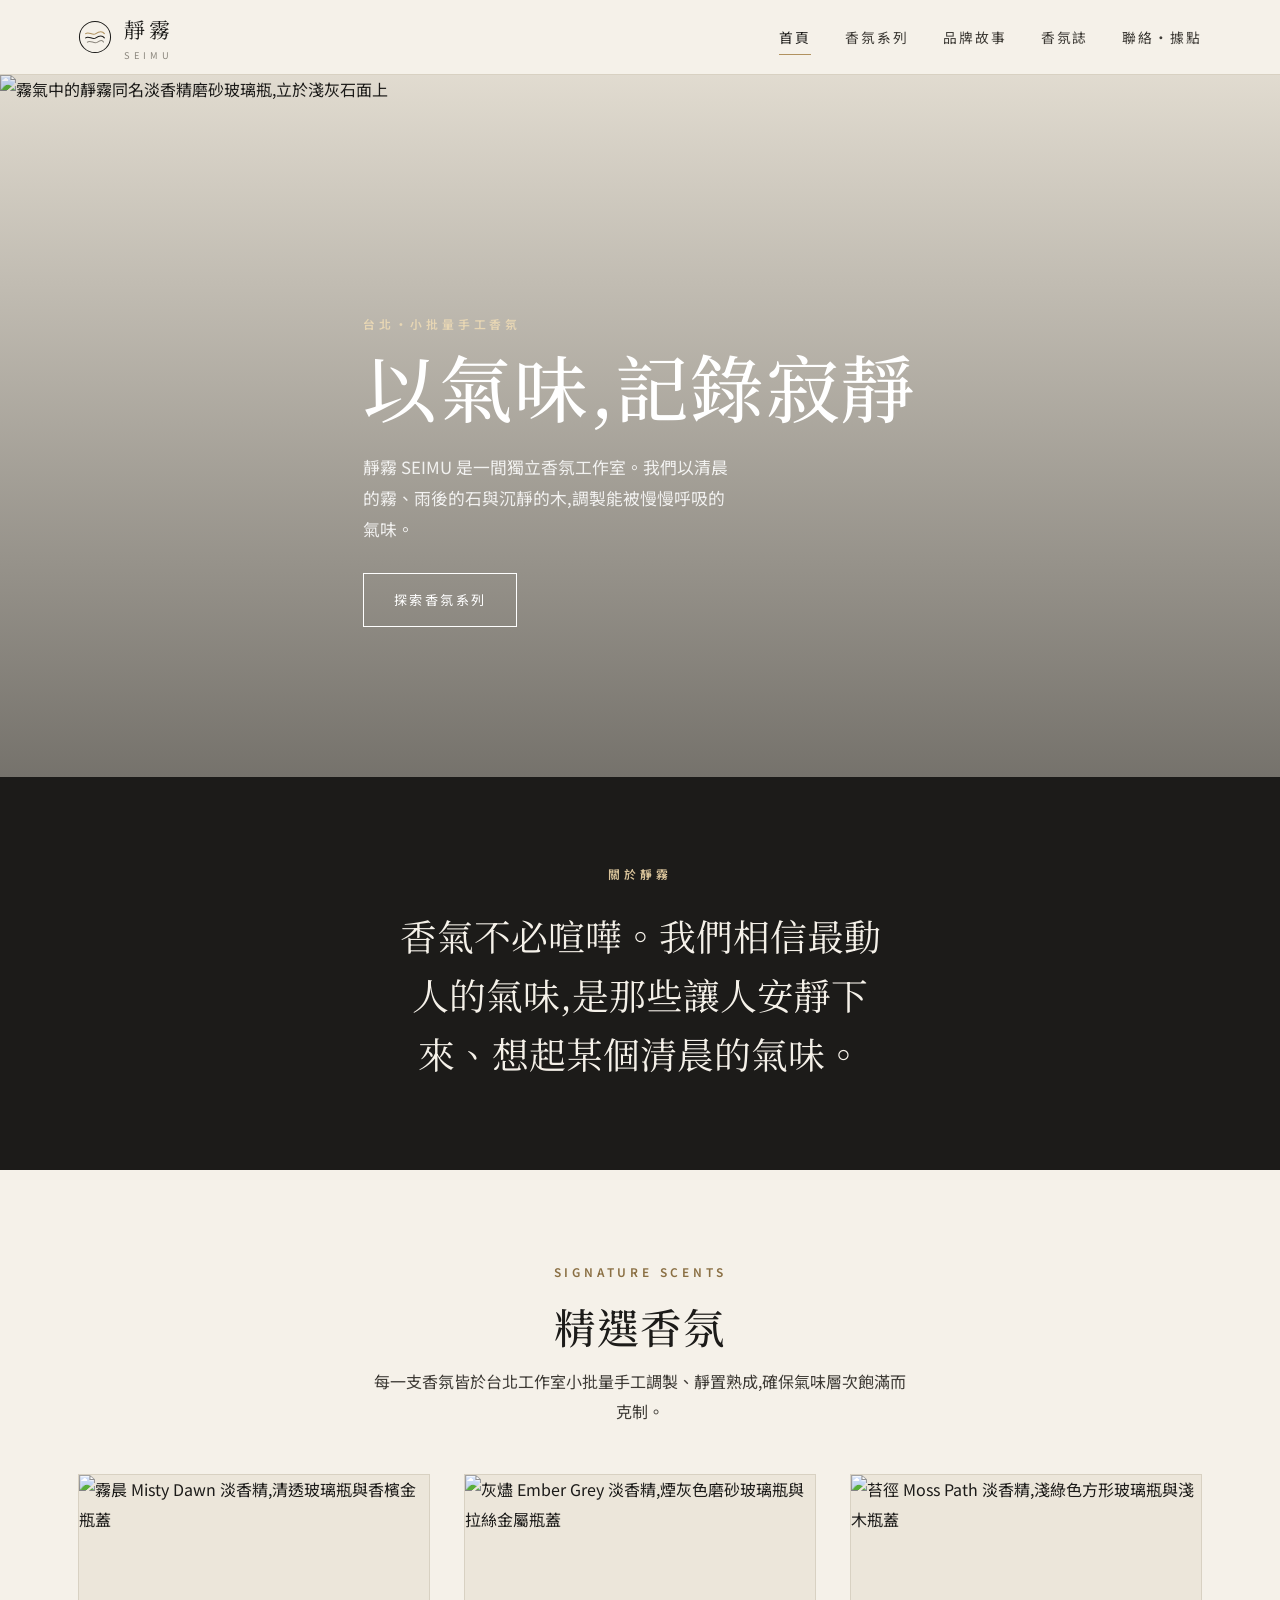
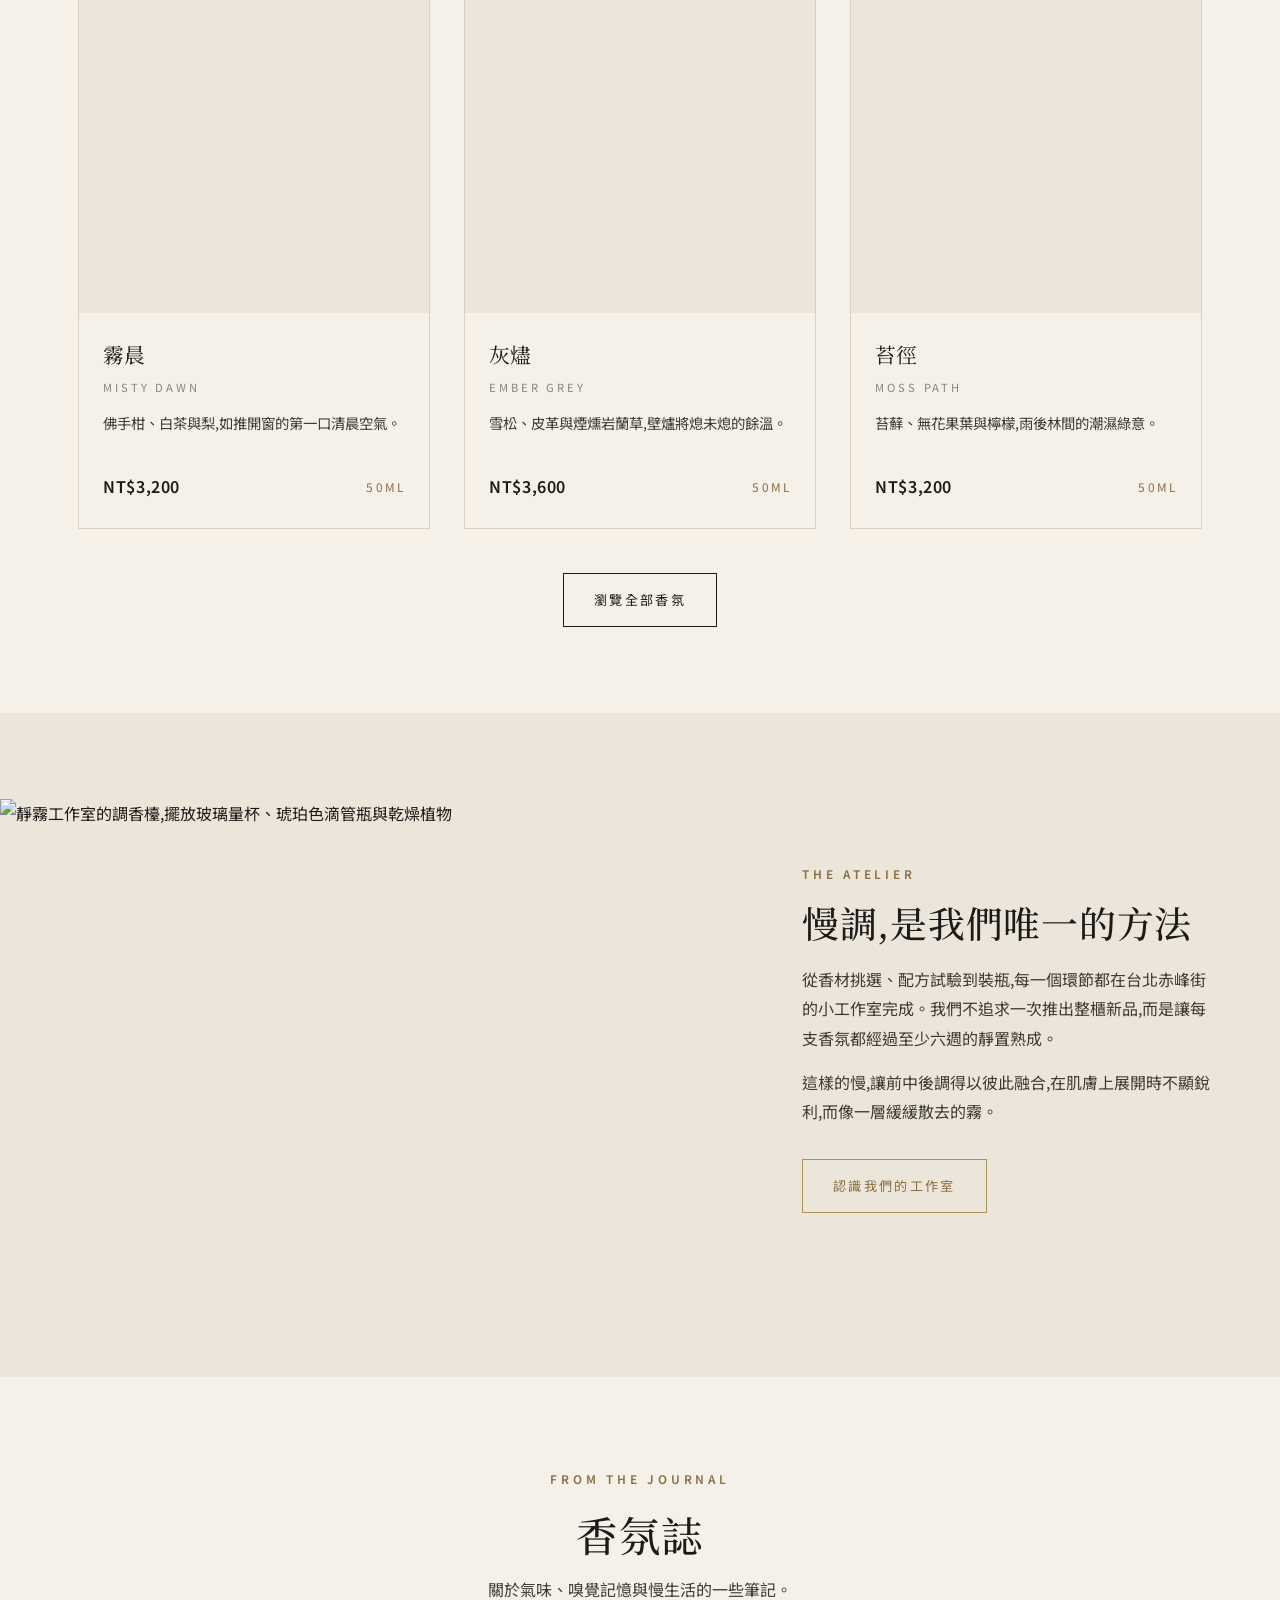
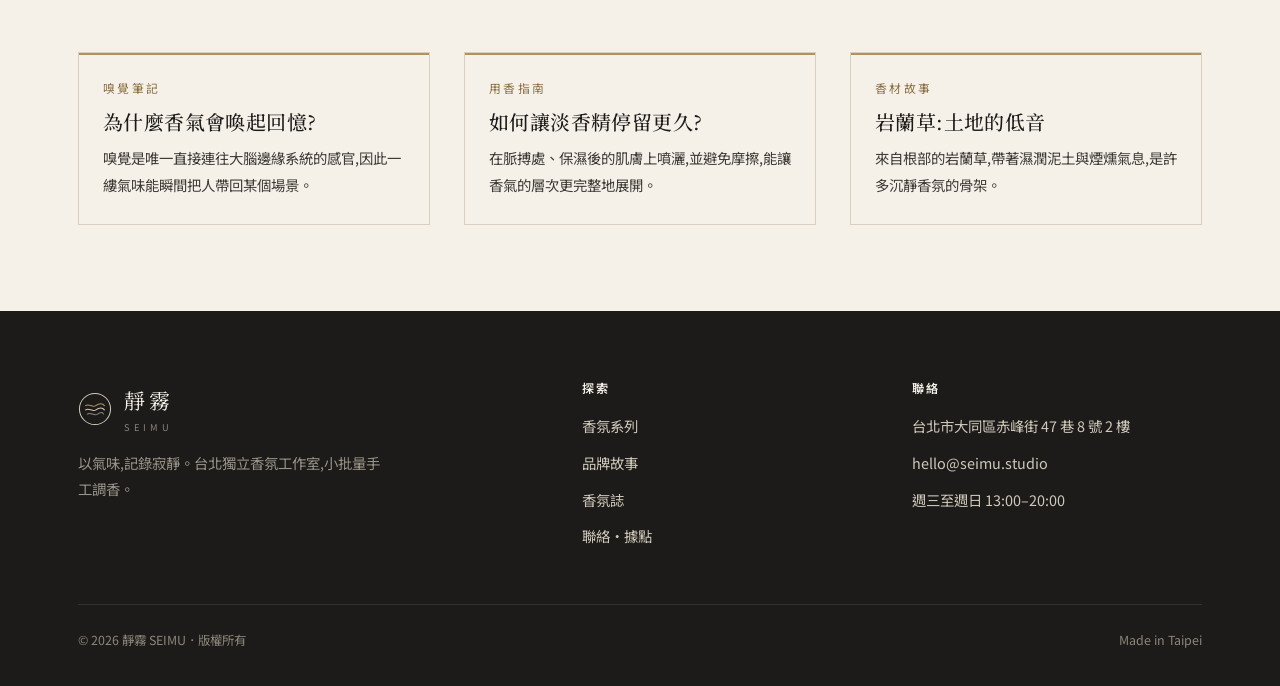
==== index.html @ 207d5b89 "靜霧 SEIMU — initial site (preview)" ====
<!DOCTYPE html>
<html lang="zh-Hant">
<head>
<meta charset="UTF-8">
<meta name="viewport" content="width=device-width, initial-scale=1">
<title>靜霧 SEIMU｜小批量手工香氛・台北獨立香氛工作室</title>
<meta name="description" content="靜霧 SEIMU 是一間台北的獨立香氛工作室,以小批量手工調製淡香精,捕捉清晨霧氣、雪松與濕石的安靜氣味。探索同名香水、香氛系列與探索體驗組。">
<meta name="keywords" content="香氛,香水,淡香精,手工香氛,獨立香氛,小眾香水,台北香氛,niche fragrance,靜霧,SEIMU,香氛工作室">
<link rel="canonical" href="https://izzo24.github.io/seimu-fragrance/">
<meta name="robots" content="index,follow">
<meta property="og:type" content="website">
<meta property="og:site_name" content="靜霧 SEIMU">
<meta property="og:title" content="靜霧 SEIMU｜小批量手工香氛工作室">
<meta property="og:description" content="以氣味記錄寂靜。台北獨立香氛工作室,小批量手工調香。">
<meta property="og:url" content="https://izzo24.github.io/seimu-fragrance/">
<meta property="og:image" content="https://izzo24.github.io/seimu-fragrance/images/hero.webp">
<meta property="og:locale" content="zh_TW">
<meta name="twitter:card" content="summary_large_image">
<link rel="icon" href="./favicon.svg" type="image/svg+xml">
<link rel="preconnect" href="https://fonts.googleapis.com">
<link rel="preconnect" href="https://fonts.gstatic.com" crossorigin>
<link href="https://fonts.googleapis.com/css2?family=Noto+Sans+TC:wght@300;400;500;600&family=Noto+Serif+TC:wght@400;500;600&display=swap" rel="stylesheet">
<link rel="stylesheet" href="./assets/style.css">
<script type="application/ld+json">
{"@context":"https://schema.org","@type":"Organization","name":"靜霧 SEIMU","alternateName":"SEIMU Fragrance Atelier","url":"https://izzo24.github.io/seimu-fragrance/","logo":"https://izzo24.github.io/seimu-fragrance/favicon.svg","description":"台北獨立香氛工作室,小批量手工調製淡香精。","slogan":"以氣味,記錄寂靜","address":{"@type":"PostalAddress","streetAddress":"大同區赤峰街 47 巷 8 號 2 樓","addressLocality":"台北市","addressCountry":"TW"},"sameAs":["https://www.instagram.com/","https://www.facebook.com/"]}
</script>
<script type="application/ld+json">
{"@context":"https://schema.org","@type":"WebSite","name":"靜霧 SEIMU","url":"https://izzo24.github.io/seimu-fragrance/","inLanguage":"zh-Hant","potentialAction":{"@type":"SearchAction","target":"https://izzo24.github.io/seimu-fragrance/shop.html","query-input":"required name=search_term_string"}}
</script>
</head>
<body>
<header class="site-header">
  <div class="wrap nav">
    <a class="brand" href="./index.html" aria-label="靜霧 SEIMU 首頁">
      <svg viewBox="0 0 40 40" fill="none" aria-hidden="true" focusable="false"><circle cx="20" cy="20" r="18.3" stroke="#1c1b19" stroke-width="1.2"/><path d="M9 16 C13 13,17 19,21 16 S29 13,31 16" stroke="#b1925f" stroke-width="1.3" stroke-linecap="round"/><path d="M9 21 C13 18,17 24,21 21 S29 18,31 21" stroke="#1c1b19" stroke-width="1.3" stroke-linecap="round"/><path d="M11 26 C15 23,19 29,23 26 S29 24,30 26" stroke="#8a857c" stroke-width="1.2" stroke-linecap="round"/></svg>
      <span class="bn">靜霧<small>SEIMU</small></span>
    </a>
    <nav aria-label="主選單">
      <button class="nav-toggle" aria-label="開啟選單" aria-expanded="false" aria-controls="menu"><span></span><span></span><span></span></button>
      <ul class="menu" id="menu">
        <li><a href="./index.html" aria-current="page">首頁</a></li>
        <li><a href="./shop.html">香氛系列</a></li>
        <li><a href="./story.html">品牌故事</a></li>
        <li><a href="./journal.html">香氛誌</a></li>
        <li><a href="./contact.html">聯絡・據點</a></li>
      </ul>
    </nav>
  </div>
</header>

<main>
  <section class="hero" aria-label="品牌主視覺">
    <img src="./images/hero.webp" alt="霧氣中的靜霧同名淡香精磨砂玻璃瓶,立於淺灰石面上" width="1280" height="720">
    <div class="wrap">
      <span class="eyebrow">台北・小批量手工香氛</span>
      <h1>以氣味,記錄寂靜</h1>
      <p>靜霧 SEIMU 是一間獨立香氛工作室。我們以清晨的霧、雨後的石與沉靜的木,調製能被慢慢呼吸的氣味。</p>
      <p style="margin-top:28px"><a class="btn light" href="./shop.html">探索香氛系列</a></p>
    </div>
  </section>

  <section class="statement">
    <div class="wrap">
      <span class="eyebrow">關於靜霧</span>
      <p class="big">香氣不必喧嘩。我們相信最動人的氣味,是那些讓人安靜下來、想起某個清晨的氣味。</p>
    </div>
  </section>

  <section>
    <div class="wrap">
      <div class="section-head center">
        <span class="eyebrow">Signature Scents</span>
        <h2>精選香氛</h2>
        <p>每一支香氛皆於台北工作室小批量手工調製、靜置熟成,確保氣味層次飽滿而克制。</p>
      </div>
      <div class="grid cols-3">
        <article class="card">
          <a href="./shop.html" aria-label="霧晨 Misty Dawn">
            <div class="ph"><img src="./images/product-misty.webp" alt="霧晨 Misty Dawn 淡香精,清透玻璃瓶與香檳金瓶蓋" width="640" height="800"></div>
            <div class="body">
              <div class="cn">霧晨</div>
              <div class="en">Misty Dawn</div>
              <p class="notes">佛手柑、白茶與梨,如推開窗的第一口清晨空氣。</p>
              <div class="price"><b>NT$3,200</b><span>50ml</span></div>
            </div>
          </a>
        </article>
        <article class="card">
          <a href="./shop.html" aria-label="灰燼 Ember Grey">
            <div class="ph"><img src="./images/product-ember.webp" alt="灰燼 Ember Grey 淡香精,煙灰色磨砂玻璃瓶與拉絲金屬瓶蓋" width="640" height="800"></div>
            <div class="body">
              <div class="cn">灰燼</div>
              <div class="en">Ember Grey</div>
              <p class="notes">雪松、皮革與煙燻岩蘭草,壁爐將熄未熄的餘溫。</p>
              <div class="price"><b>NT$3,600</b><span>50ml</span></div>
            </div>
          </a>
        </article>
        <article class="card">
          <a href="./shop.html" aria-label="苔徑 Moss Path">
            <div class="ph"><img src="./images/product-moss.webp" alt="苔徑 Moss Path 淡香精,淺綠色方形玻璃瓶與淺木瓶蓋" width="640" height="800"></div>
            <div class="body">
              <div class="cn">苔徑</div>
              <div class="en">Moss Path</div>
              <p class="notes">苔蘚、無花果葉與檸檬,雨後林間的潮濕綠意。</p>
              <div class="price"><b>NT$3,200</b><span>50ml</span></div>
            </div>
          </a>
        </article>
      </div>
      <p class="center" style="margin-top:44px"><a class="btn" href="./shop.html">瀏覽全部香氛</a></p>
    </div>
  </section>

  <section class="split alt" aria-label="製香理念">
    <div class="media"><img src="./images/atelier.webp" alt="靜霧工作室的調香檯,擺放玻璃量杯、琥珀色滴管瓶與乾燥植物" width="900" height="600"></div>
    <div class="text">
      <span class="eyebrow">The Atelier</span>
      <h2>慢調,是我們唯一的方法</h2>
      <p>從香材挑選、配方試驗到裝瓶,每一個環節都在台北赤峰街的小工作室完成。我們不追求一次推出整櫃新品,而是讓每支香氛都經過至少六週的靜置熟成。</p>
      <p>這樣的慢,讓前中後調得以彼此融合,在肌膚上展開時不顯銳利,而像一層緩緩散去的霧。</p>
      <p style="margin-top:18px"><a class="btn gold" href="./story.html">認識我們的工作室</a></p>
    </div>
  </section>

  <section>
    <div class="wrap">
      <div class="section-head center">
        <span class="eyebrow">From the Journal</span>
        <h2>香氛誌</h2>
        <p>關於氣味、嗅覺記憶與慢生活的一些筆記。</p>
      </div>
      <div class="grid cols-3">
        <article class="card">
          <a href="./journal.html">
            <div class="body" style="border-top:2px solid var(--gold)">
              <div class="meta" style="font-size:.74rem;letter-spacing:.2em;text-transform:uppercase;color:var(--gold-deep)">嗅覺筆記</div>
              <h3 style="font-size:1.25rem;margin:10px 0">為什麼香氣會喚起回憶?</h3>
              <p class="notes">嗅覺是唯一直接連往大腦邊緣系統的感官,因此一縷氣味能瞬間把人帶回某個場景。</p>
            </div>
          </a>
        </article>
        <article class="card">
          <a href="./journal.html">
            <div class="body" style="border-top:2px solid var(--gold)">
              <div class="meta" style="font-size:.74rem;letter-spacing:.2em;text-transform:uppercase;color:var(--gold-deep)">用香指南</div>
              <h3 style="font-size:1.25rem;margin:10px 0">如何讓淡香精停留更久?</h3>
              <p class="notes">在脈搏處、保濕後的肌膚上噴灑,並避免摩擦,能讓香氣的層次更完整地展開。</p>
            </div>
          </a>
        </article>
        <article class="card">
          <a href="./journal.html">
            <div class="body" style="border-top:2px solid var(--gold)">
              <div class="meta" style="font-size:.74rem;letter-spacing:.2em;text-transform:uppercase;color:var(--gold-deep)">香材故事</div>
              <h3 style="font-size:1.25rem;margin:10px 0">岩蘭草:土地的低音</h3>
              <p class="notes">來自根部的岩蘭草,帶著濕潤泥土與煙燻氣息,是許多沉靜香氛的骨架。</p>
            </div>
          </a>
        </article>
      </div>
    </div>
  </section>
</main>

<footer class="site-footer">
  <div class="wrap">
    <div class="foot-grid">
      <div>
        <a class="brand" href="./index.html" aria-label="靜霧 SEIMU">
          <svg viewBox="0 0 40 40" fill="none" aria-hidden="true" focusable="false"><circle cx="20" cy="20" r="18.3" stroke="#cfc8ba" stroke-width="1.2"/><path d="M9 16 C13 13,17 19,21 16 S29 13,31 16" stroke="#b1925f" stroke-width="1.3" stroke-linecap="round"/><path d="M9 21 C13 18,17 24,21 21 S29 18,31 21" stroke="#cfc8ba" stroke-width="1.3" stroke-linecap="round"/><path d="M11 26 C15 23,19 29,23 26 S29 24,30 26" stroke="#8a857c" stroke-width="1.2" stroke-linecap="round"/></svg>
          <span class="bn">靜霧<small>SEIMU</small></span>
        </a>
        <p class="foot-note">以氣味,記錄寂靜。台北獨立香氛工作室,小批量手工調香。</p>
      </div>
      <div>
        <h4>探索</h4>
        <ul>
          <li><a href="./shop.html">香氛系列</a></li>
          <li><a href="./story.html">品牌故事</a></li>
          <li><a href="./journal.html">香氛誌</a></li>
          <li><a href="./contact.html">聯絡・據點</a></li>
        </ul>
      </div>
      <div>
        <h4>聯絡</h4>
        <ul>
          <li>台北市大同區赤峰街 47 巷 8 號 2 樓</li>
          <li>hello@seimu.studio</li>
          <li>週三至週日 13:00–20:00</li>
        </ul>
      </div>
    </div>
    <div class="foot-bottom">
      <span>© <span id="year">2026</span> 靜霧 SEIMU．版權所有</span>
      <span>Made in Taipei</span>
    </div>
  </div>
</footer>
<script src="./assets/main.js"></script>
</body>
</html>
---- assets/style.css ----
/* 靜霧 SEIMU — minimalist luxe fragrance house */
:root{
  --ink:#1c1b19;
  --ink-soft:#3d3a35;
  --paper:#f5f1e9;
  --paper-2:#ece6da;
  --gold:#b1925f;
  --gold-deep:#8a6f43;
  --grey:#8a857c;
  --line:#d8d1c2;
  --maxw:1180px;
  --serif:"Noto Serif TC",Georgia,"Songti TC",serif;
  --sans:"Noto Sans TC","Helvetica Neue",Arial,sans-serif;
}
*{box-sizing:border-box;margin:0;padding:0}
html{scroll-behavior:smooth}
body{
  font-family:var(--sans);
  color:var(--ink);
  background:var(--paper);
  line-height:1.85;
  font-size:16px;
  -webkit-font-smoothing:antialiased;
}
img{max-width:100%;display:block}
a{color:inherit;text-decoration:none}
h1,h2,h3,h4{font-family:var(--serif);font-weight:500;line-height:1.3;letter-spacing:.02em}
.wrap{max-width:var(--maxw);margin:0 auto;padding:0 28px}
.eyebrow{font-size:.74rem;letter-spacing:.32em;text-transform:uppercase;color:var(--gold-deep);font-weight:600}
.muted{color:var(--grey)}

/* ---- header ---- */
.site-header{
  position:sticky;top:0;z-index:50;
  background:rgba(245,241,233,.86);
  backdrop-filter:blur(10px);
  border-bottom:1px solid var(--line);
}
.nav{display:flex;align-items:center;justify-content:space-between;height:74px}
.brand{display:flex;align-items:center;gap:12px}
.brand svg{width:34px;height:34px}
.brand .bn{font-family:var(--serif);font-size:1.32rem;letter-spacing:.18em}
.brand .bn small{display:block;font-family:var(--sans);font-size:.58rem;letter-spacing:.42em;color:var(--grey);margin-top:-2px}
.menu{display:flex;gap:34px;list-style:none}
.menu a{font-size:.86rem;letter-spacing:.14em;padding:6px 0;position:relative;color:var(--ink-soft)}
.menu a:hover,.menu a[aria-current="page"]{color:var(--ink)}
.menu a[aria-current="page"]::after{content:"";position:absolute;left:0;bottom:-2px;width:100%;height:1px;background:var(--gold)}
.nav-toggle{display:none;background:none;border:0;cursor:pointer;width:40px;height:40px;flex-direction:column;gap:5px;justify-content:center;align-items:center}
.nav-toggle span{width:22px;height:1.5px;background:var(--ink);transition:.25s}

/* ---- hero ---- */
.hero{position:relative;min-height:78vh;display:flex;align-items:flex-end;overflow:hidden;background:var(--paper-2)}
.hero img{position:absolute;inset:0;width:100%;height:100%;object-fit:cover}
.hero::after{content:"";position:absolute;inset:0;background:linear-gradient(180deg,rgba(20,19,17,.05),rgba(20,19,17,.55))}
.hero .wrap{position:relative;z-index:2;padding-bottom:64px;color:var(--paper)}
.hero h1{font-size:clamp(2.4rem,6vw,4.6rem);color:#fff;max-width:14ch}
.hero p{max-width:42ch;margin-top:18px;color:rgba(255,255,255,.86);font-size:1.05rem}
.hero .eyebrow{color:#e7d6b4}

/* ---- buttons ---- */
.btn{display:inline-block;font-size:.82rem;letter-spacing:.18em;text-transform:uppercase;padding:14px 30px;border:1px solid var(--ink);color:var(--ink);transition:.25s;background:transparent;cursor:pointer}
.btn:hover{background:var(--ink);color:var(--paper)}
.btn.light{border-color:#fff;color:#fff}
.btn.light:hover{background:#fff;color:var(--ink)}
.btn.gold{border-color:var(--gold);color:var(--gold-deep)}
.btn.gold:hover{background:var(--gold);color:#fff}

/* ---- sections ---- */
section{padding:86px 0}
.section-head{max-width:60ch;margin-bottom:48px}
.section-head h2{font-size:clamp(1.7rem,3.4vw,2.6rem);margin-top:14px}
.section-head p{margin-top:14px;color:var(--ink-soft)}
.center{text-align:center;margin-left:auto;margin-right:auto}
.divider{height:1px;background:var(--line);border:0}

/* ---- statement ---- */
.statement{background:var(--ink);color:var(--paper)}
.statement .big{font-family:var(--serif);font-size:clamp(1.5rem,3.2vw,2.3rem);line-height:1.6;max-width:24ch;margin:0 auto;text-align:center}
.statement .eyebrow{color:#d9c39a;display:block;text-align:center;margin-bottom:22px}

/* ---- product grid ---- */
.grid{display:grid;gap:34px}
.grid.cols-3{grid-template-columns:repeat(3,1fr)}
.grid.cols-2{grid-template-columns:repeat(2,1fr)}
.card{background:var(--paper);border:1px solid var(--line);display:flex;flex-direction:column;transition:.3s}
.card:hover{transform:translateY(-4px);border-color:var(--gold)}
.card .ph{aspect-ratio:4/5;overflow:hidden;background:var(--paper-2)}
.card .ph img{width:100%;height:100%;object-fit:cover;transition:.6s}
.card:hover .ph img{transform:scale(1.04)}
.card .body{padding:22px 24px 26px}
.card .cn{font-family:var(--serif);font-size:1.3rem}
.card .en{font-size:.7rem;letter-spacing:.26em;text-transform:uppercase;color:var(--grey);margin:4px 0 12px}
.card .notes{font-size:.9rem;color:var(--ink-soft);min-height:3.2em}
.card .price{margin-top:16px;display:flex;justify-content:space-between;align-items:center}
.card .price b{font-weight:600;letter-spacing:.04em}
.card .price span{font-size:.74rem;letter-spacing:.18em;color:var(--gold-deep);text-transform:uppercase}

/* ---- split feature ---- */
.split{display:grid;grid-template-columns:1fr 1fr;gap:0;align-items:stretch}
.split .media{min-height:440px;background:var(--paper-2)}
.split .media img{width:100%;height:100%;object-fit:cover}
.split .text{padding:64px;display:flex;flex-direction:column;justify-content:center}
.split .text h2{font-size:clamp(1.6rem,3vw,2.3rem);margin:14px 0 18px}
.split .text p{color:var(--ink-soft);margin-bottom:14px}
.split.alt{background:var(--paper-2)}

/* ---- notes / steps ---- */
.notes-row{display:grid;grid-template-columns:repeat(3,1fr);gap:0;border-top:1px solid var(--line)}
.notes-row .item{padding:38px 28px;border-bottom:1px solid var(--line)}
.notes-row .item:not(:last-child){border-right:1px solid var(--line)}
.notes-row .n{font-family:var(--serif);font-size:2rem;color:var(--gold-deep)}
.notes-row h3{font-size:1.18rem;margin:10px 0 8px}
.notes-row p{font-size:.92rem;color:var(--ink-soft)}

/* ---- journal list ---- */
.article{display:grid;grid-template-columns:280px 1fr;gap:32px;padding:34px 0;border-bottom:1px solid var(--line);align-items:center}
.article .ph{aspect-ratio:4/3;overflow:hidden;background:var(--paper-2)}
.article .ph img{width:100%;height:100%;object-fit:cover}
.article h3{font-size:1.4rem;margin:8px 0 10px}
.article .meta{font-size:.74rem;letter-spacing:.2em;text-transform:uppercase;color:var(--gold-deep)}
.article p{color:var(--ink-soft);margin-top:6px}

/* ---- contact ---- */
.contact-grid{display:grid;grid-template-columns:1fr 1fr;gap:56px}
.info-line{display:flex;gap:16px;padding:18px 0;border-bottom:1px solid var(--line)}
.info-line .k{min-width:84px;font-size:.78rem;letter-spacing:.18em;text-transform:uppercase;color:var(--gold-deep);padding-top:3px}
.info-line .v{color:var(--ink-soft)}
form label{display:block;font-size:.78rem;letter-spacing:.14em;text-transform:uppercase;color:var(--ink-soft);margin:18px 0 7px}
form input,form textarea{width:100%;padding:13px 15px;border:1px solid var(--line);background:#fff;font-family:var(--sans);font-size:.95rem;color:var(--ink)}
form input:focus,form textarea:focus{outline:none;border-color:var(--gold)}
.faq{border-top:1px solid var(--line)}
.faq details{border-bottom:1px solid var(--line);padding:20px 0}
.faq summary{font-family:var(--serif);font-size:1.12rem;cursor:pointer;list-style:none}
.faq summary::-webkit-details-marker{display:none}
.faq summary::after{content:"+";float:right;color:var(--gold-deep)}
.faq details[open] summary::after{content:"–"}
.faq p{color:var(--ink-soft);margin-top:12px}

/* ---- breadcrumb ---- */
.crumb{font-size:.76rem;letter-spacing:.12em;color:var(--grey);padding:22px 0 0}
.crumb a:hover{color:var(--gold-deep)}

/* ---- page banner ---- */
.banner{padding:64px 0 10px}
.banner h1{font-size:clamp(2rem,4.4vw,3.2rem);margin-top:10px}
.banner p{max-width:52ch;margin-top:16px;color:var(--ink-soft)}

/* ---- footer ---- */
.site-footer{background:var(--ink);color:#cfc8ba;padding:70px 0 34px;font-size:.9rem}
.foot-grid{display:grid;grid-template-columns:1.6fr 1fr 1fr;gap:40px;padding-bottom:44px;border-bottom:1px solid #34302a}
.site-footer .brand .bn{color:var(--paper)}
.site-footer h4{color:var(--paper);font-family:var(--sans);font-size:.76rem;letter-spacing:.2em;text-transform:uppercase;margin-bottom:16px;font-weight:600}
.site-footer ul{list-style:none}
.site-footer ul li{margin-bottom:10px}
.site-footer a:hover{color:var(--gold)}
.foot-bottom{display:flex;justify-content:space-between;flex-wrap:wrap;gap:12px;padding-top:24px;font-size:.78rem;color:#8c857a}
.foot-note{margin-top:14px;max-width:38ch;color:#9a9388}

/* ---- responsive ---- */
@media(max-width:860px){
  .menu{position:fixed;inset:74px 0 auto 0;background:var(--paper);flex-direction:column;gap:0;padding:8px 0;border-bottom:1px solid var(--line);transform:translateY(-130%);transition:.3s;box-shadow:0 18px 30px rgba(0,0,0,.06)}
  .menu.open{transform:translateY(0)}
  .menu li{border-top:1px solid var(--line)}
  .menu a{display:block;padding:16px 28px}
  .nav-toggle{display:flex}
  .grid.cols-3,.grid.cols-2,.notes-row,.contact-grid,.foot-grid{grid-template-columns:1fr}
  .notes-row .item:not(:last-child){border-right:0}
  .split{grid-template-columns:1fr}
  .split .text{padding:44px 28px}
  .split .media{min-height:300px}
  .article{grid-template-columns:1fr;gap:16px}
  section{padding:60px 0}
}
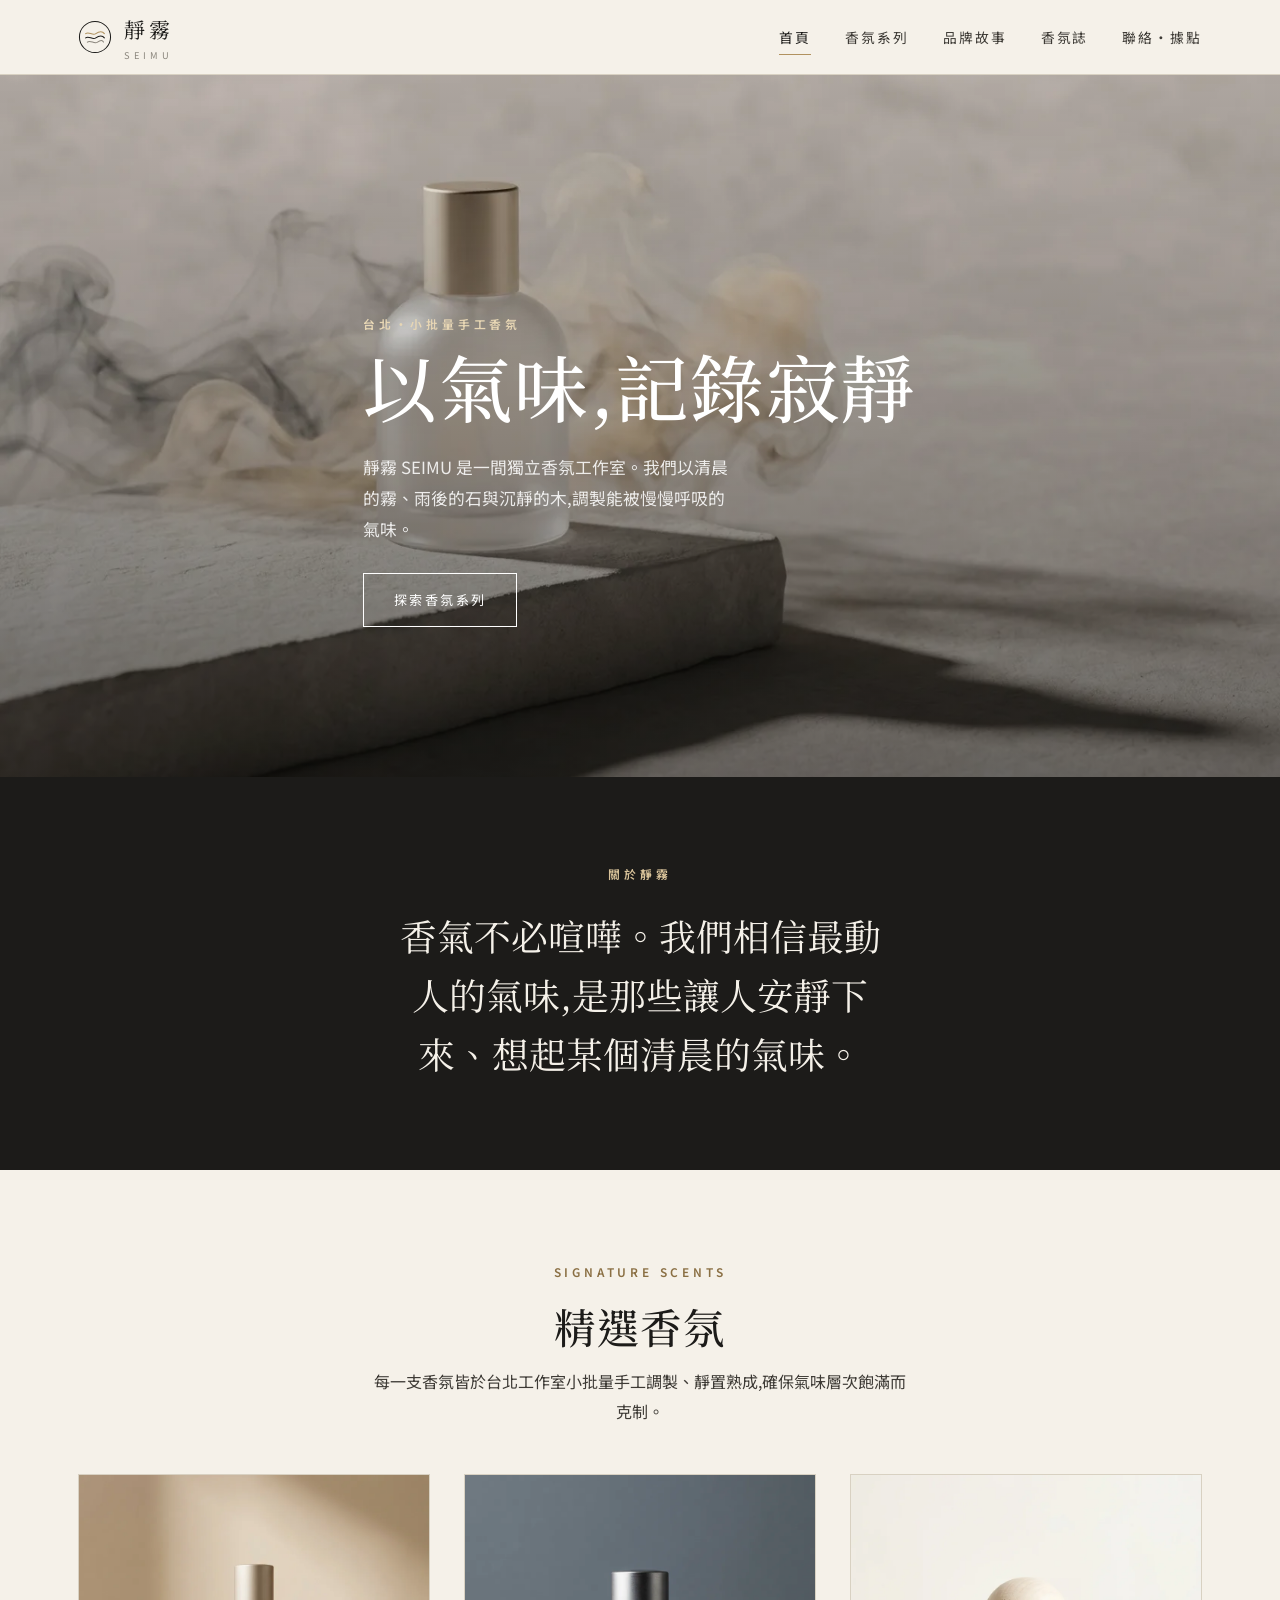
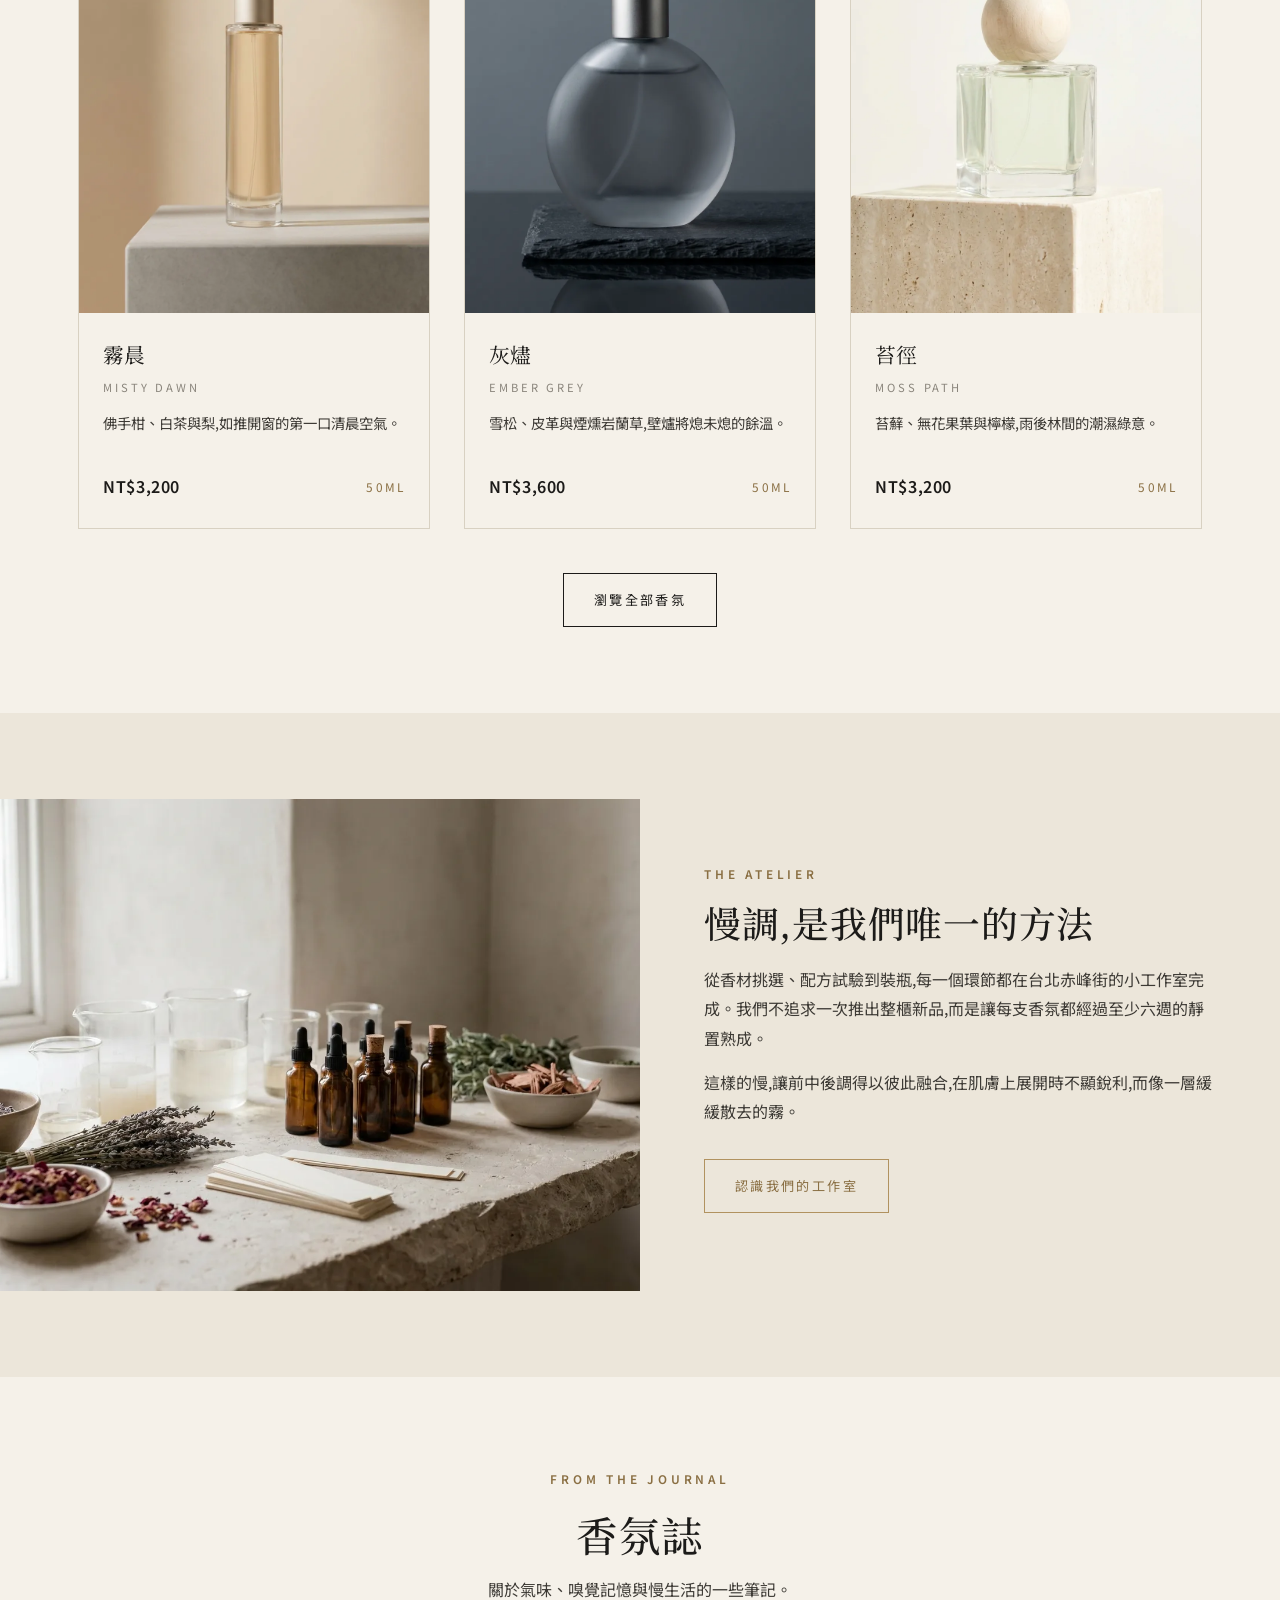
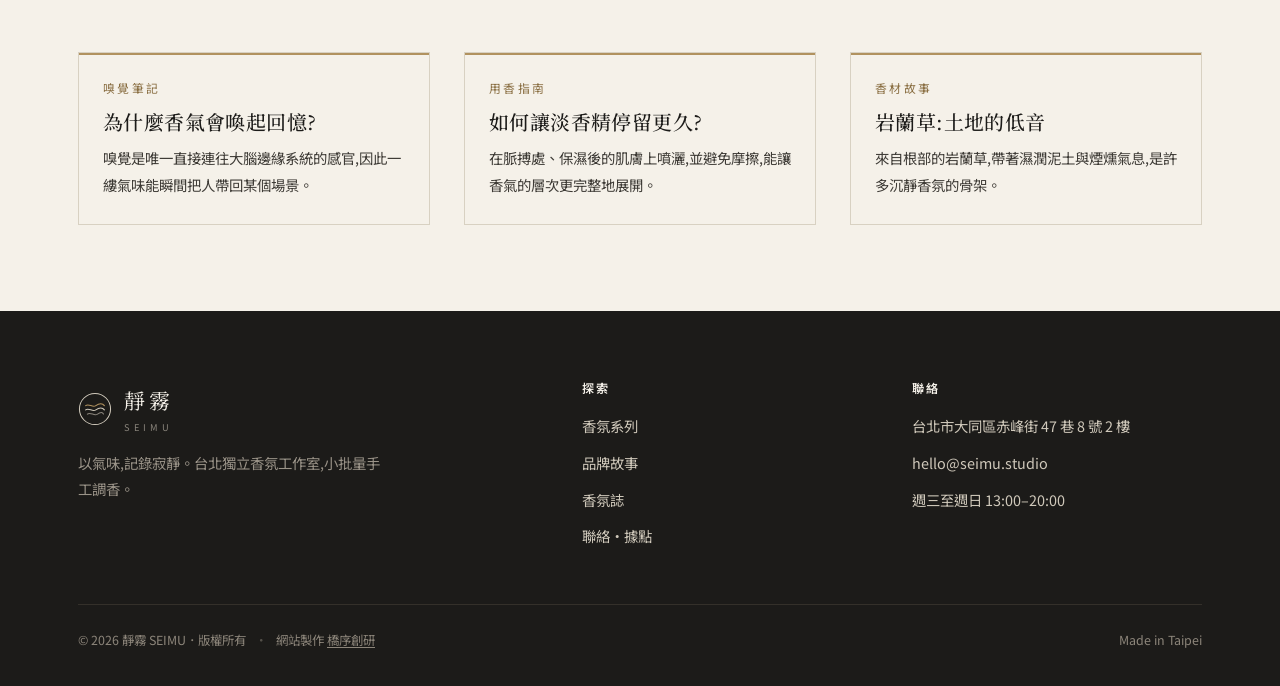
==== commit 74f0ef52: "feat: footer 版權後加上製作公司「橋序創研」連結 全部 5 頁 footer 版權宣告後加「網站製作 橋序創研」(連 bridgeseqlab.com, 新分頁開啟),沿用 footer " ====
--- a/index.html
+++ b/index.html
@@ -192,7 +192,7 @@
       </div>
     </div>
     <div class="foot-bottom">
-      <span>© <span id="year">2026</span> 靜霧 SEIMU．版權所有</span>
+      <span>© <span id="year">2026</span> 靜霧 SEIMU．版權所有 <span style="opacity:0.5;margin:0 6px;">·</span> 網站製作 <a href="https://bridgeseqlab.com" target="_blank" rel="noopener" style="color:inherit;text-decoration:underline;text-underline-offset:2px;">橋序創研</a></span>
       <span>Made in Taipei</span>
     </div>
   </div>
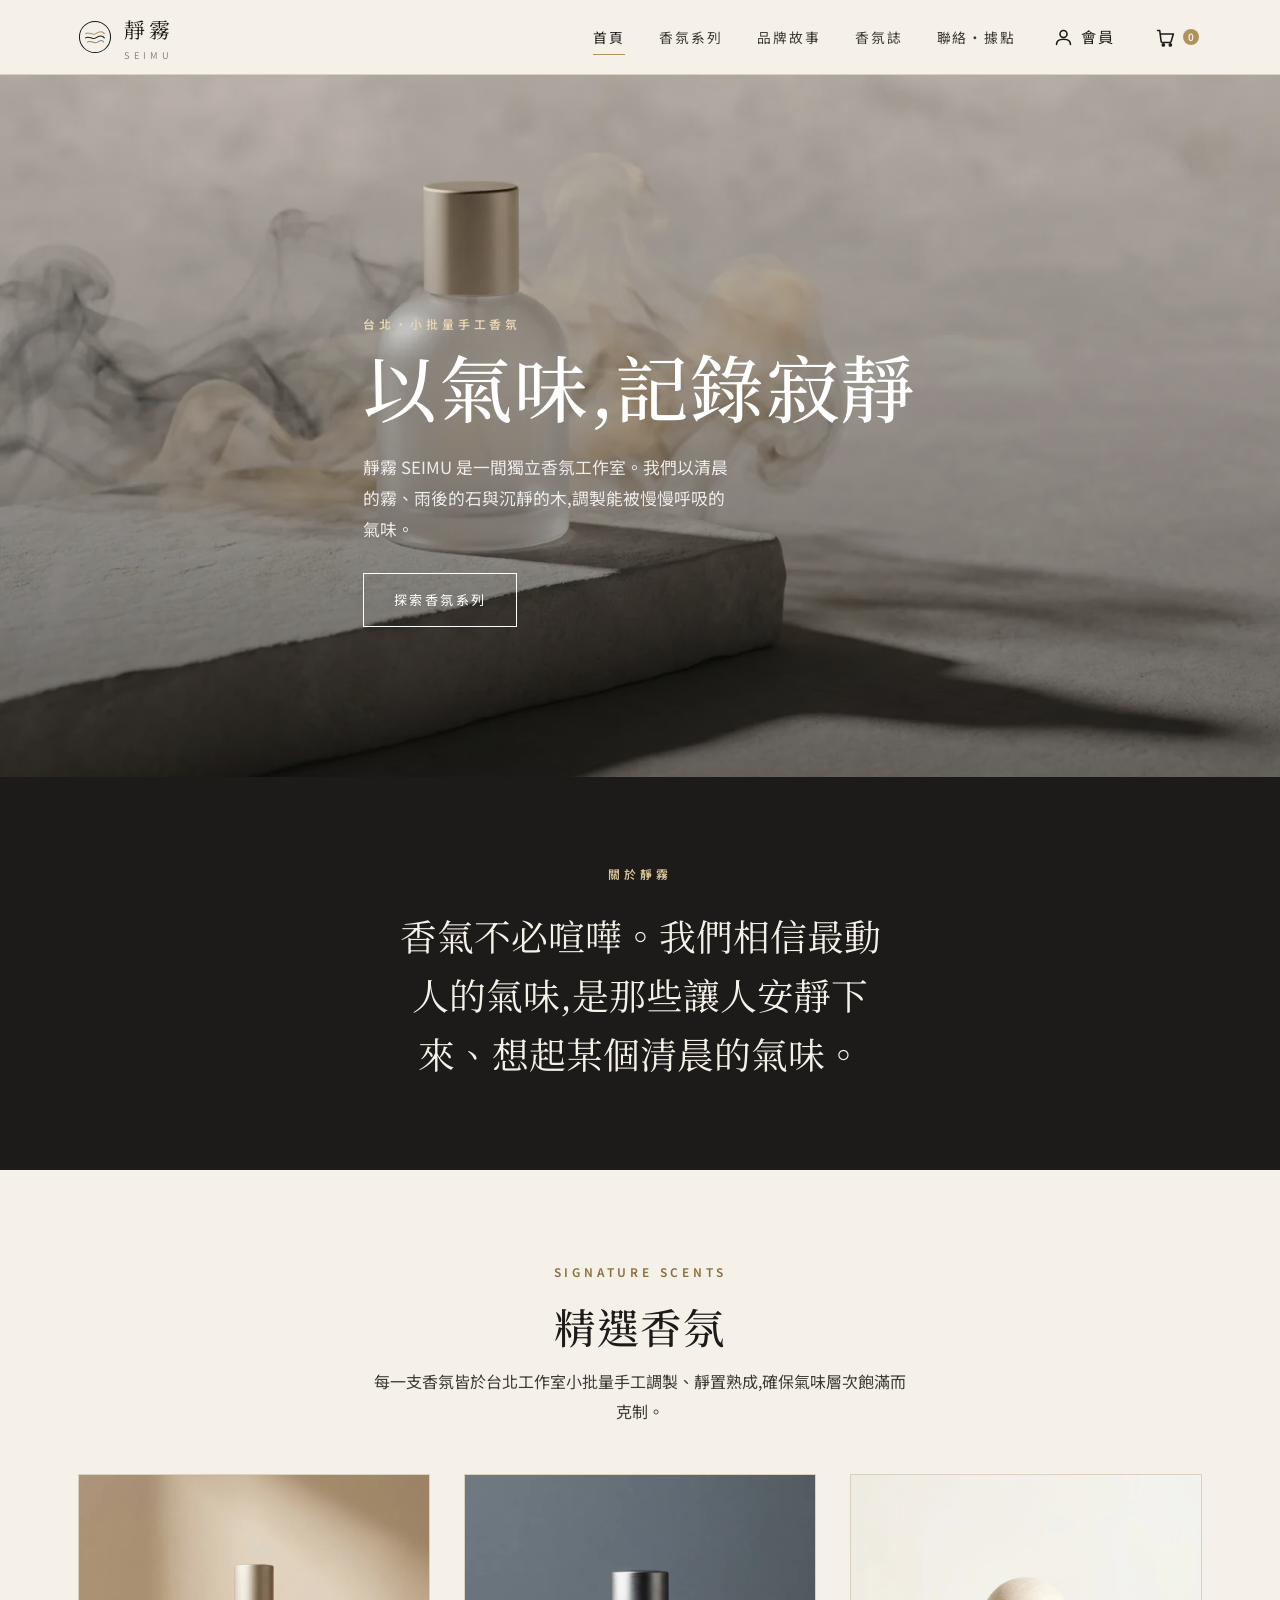
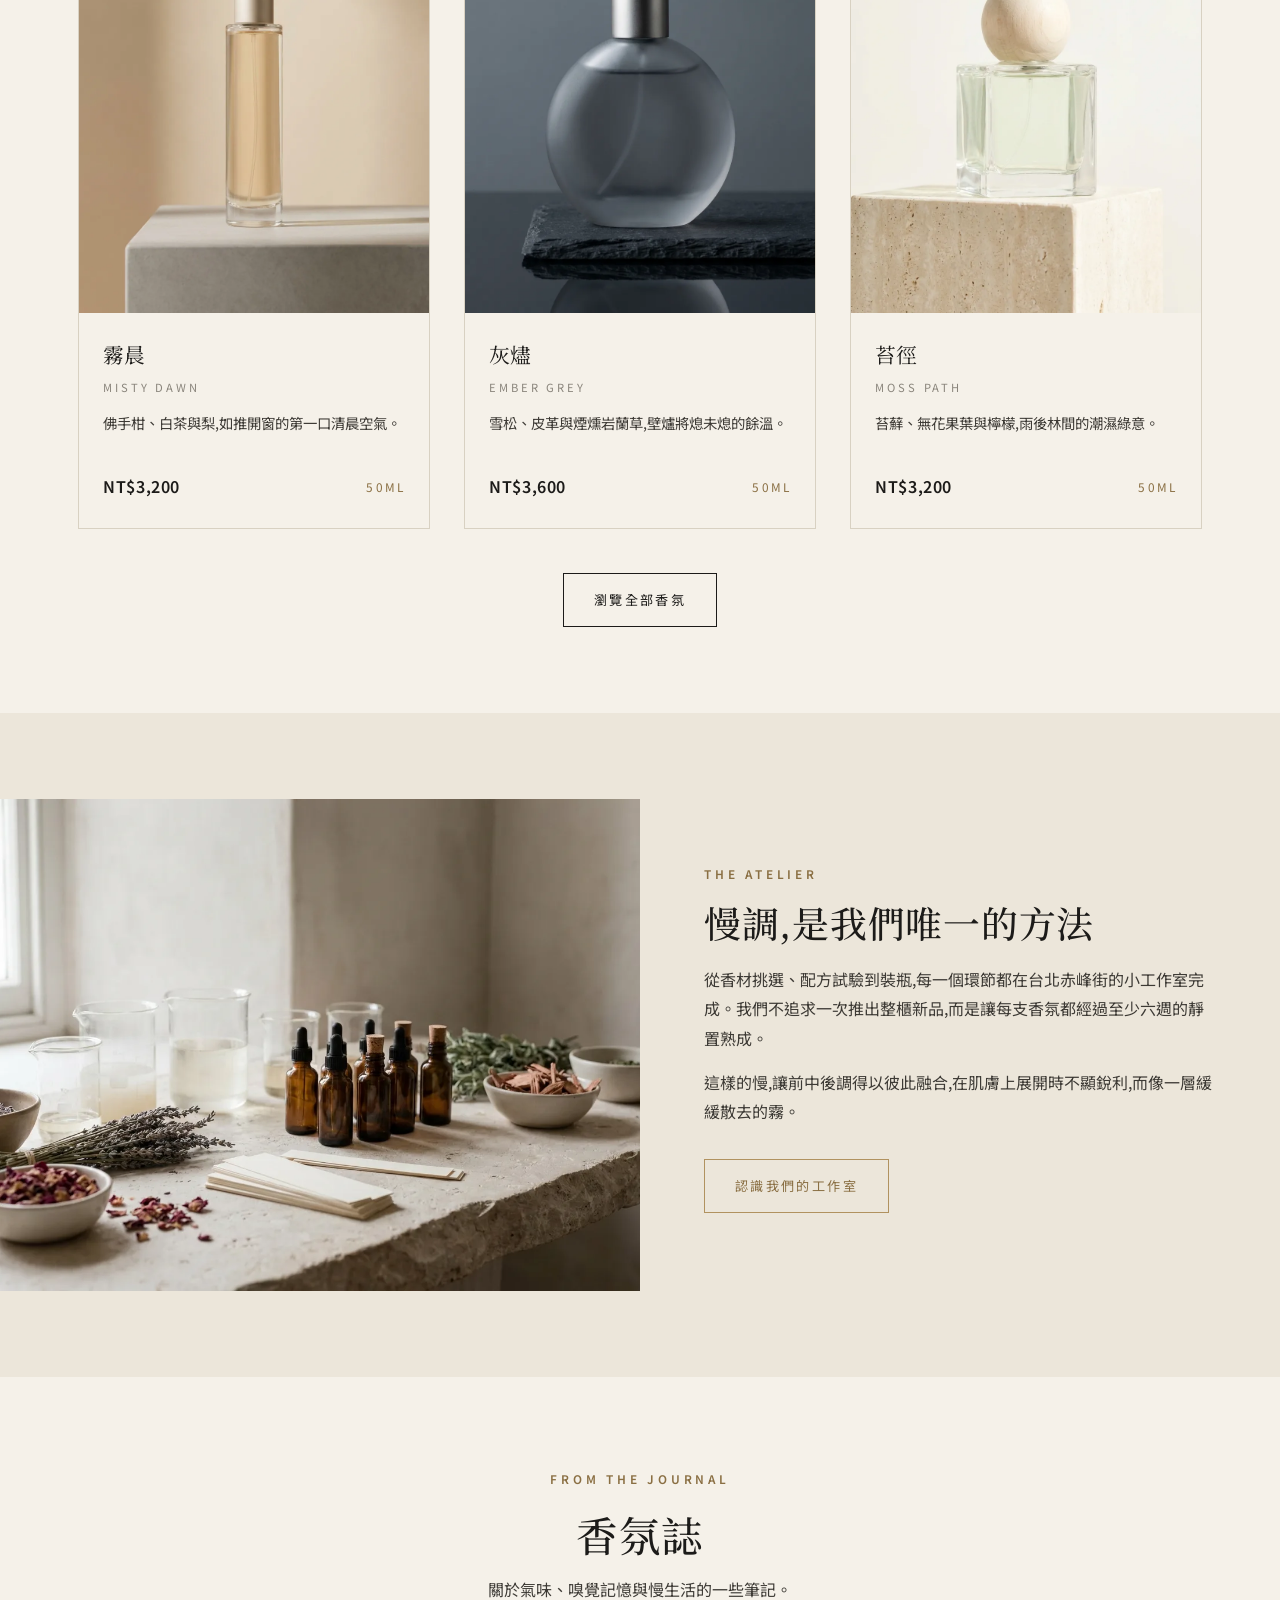
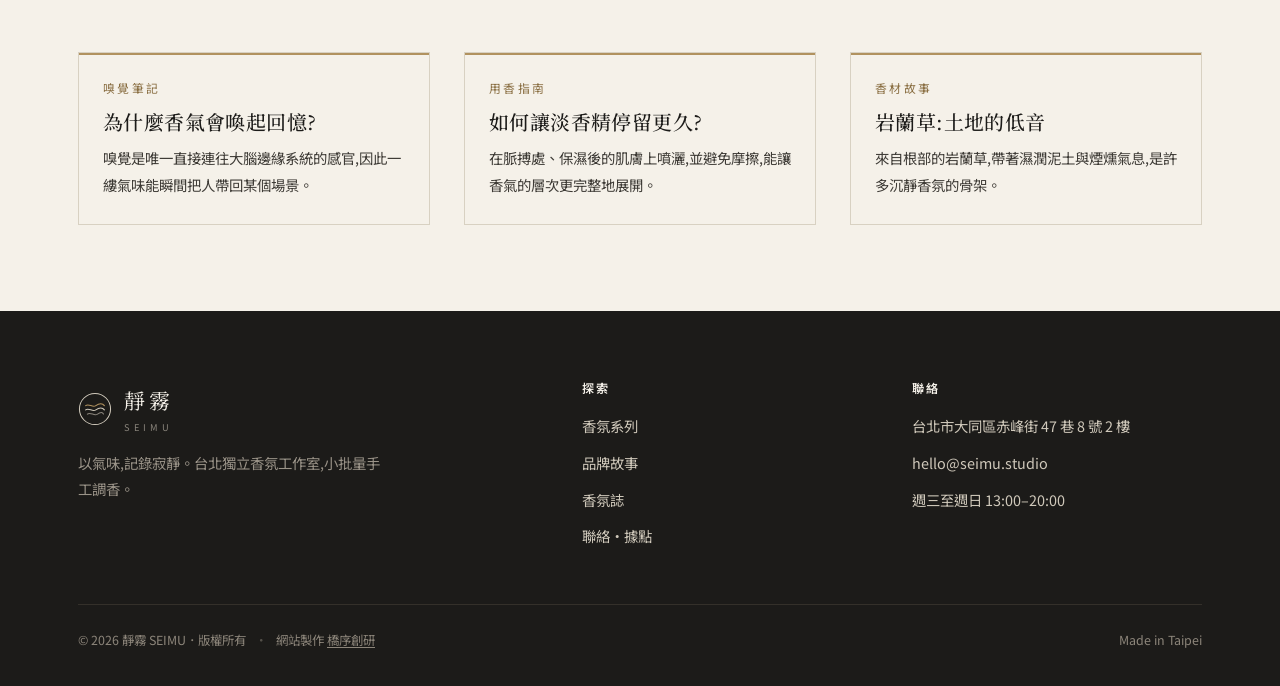
==== commit c4d086dc: "Add 會員中心 + cart drawer + header member/cart (規範)" ====
--- a/index.html
+++ b/index.html
@@ -27,6 +27,7 @@
 <script type="application/ld+json">
 {"@context":"https://schema.org","@type":"WebSite","name":"靜霧 SEIMU","url":"https://izzo24.github.io/seimu-fragrance/","inLanguage":"zh-Hant","potentialAction":{"@type":"SearchAction","target":"https://izzo24.github.io/seimu-fragrance/shop.html","query-input":"required name=search_term_string"}}
 </script>
+<link rel="stylesheet" href="./addon.css">
 </head>
 <body>
 <header class="site-header">
@@ -43,7 +44,7 @@
         <li><a href="./story.html">品牌故事</a></li>
         <li><a href="./journal.html">香氛誌</a></li>
         <li><a href="./contact.html">聯絡・據點</a></li>
-      </ul>
+      <li><a class="acct-link" href="./member.html" aria-label="會員中心"><svg viewBox="0 0 24 24" fill="none" stroke="currentColor" stroke-width="1.8" stroke-linecap="round" stroke-linejoin="round" aria-hidden="true"><circle cx="12" cy="8" r="4"/><path d="M4 20c0-4 3.6-6 8-6s8 2 8 6"/></svg><span>會員</span></a></li><li><button class="cart-toggle" type="button" aria-label="購物車" aria-haspopup="dialog"><svg viewBox="0 0 24 24" fill="none" stroke="currentColor" stroke-width="1.8" stroke-linecap="round" stroke-linejoin="round" aria-hidden="true"><path d="M3 4h2.4l1.6 12.4a1.5 1.5 0 0 0 1.5 1.3h8.4a1.5 1.5 0 0 0 1.5-1.2L21 8H6.4"/><circle cx="9.5" cy="20.5" r="1.2" fill="currentColor"/><circle cx="17.5" cy="20.5" r="1.2" fill="currentColor"/></svg><span class="cart-badge" aria-hidden="true">0</span></button></li></ul>
     </nav>
   </div>
 </header>
@@ -198,5 +199,12 @@
   </div>
 </footer>
 <script src="./assets/main.js"></script>
+<div class="cart-overlay" id="cartOverlay"></div>
+<aside class="cart-drawer" id="cartDrawer" role="dialog" aria-modal="true" aria-label="購物車" aria-hidden="true">
+  <div class="cd-head"><h2>購物車</h2><button class="cd-close" id="cartClose" aria-label="關閉購物車"><svg viewBox="0 0 24 24" fill="none" stroke="currentColor" stroke-width="2" stroke-linecap="round" aria-hidden="true"><path d="M6 6l12 12M18 6L6 18"/></svg></button></div>
+  <div class="cd-body"><p class="cd-empty">您的購物車目前是空的。<br>歡迎先逛逛全部商品。</p></div>
+  <div class="cd-foot"><div class="cd-total"><span>小計</span><span>NT$ 0</span></div><a class="mc-btn" href="./shop.html">前往選購</a></div>
+</aside>
+<script src="./addon.js" defer></script>
 </body>
 </html>
--- a/addon.css
+++ b/addon.css
@@ -0,0 +1,42 @@
+/* 靜霧 SEIMU — header 會員/購物車 + 側欄 + 會員中心(addon, 極簡奢華) */
+.menu .acct-link,.menu .cart-toggle{display:inline-flex;align-items:center;gap:.4rem;background:none;border:0;cursor:pointer;color:var(--ink,#1c1b19);font:inherit;font-size:.95rem;padding:.2rem;line-height:1}
+.menu .cart-toggle{position:relative}
+.menu li:has(.acct-link),.menu li:has(.cart-toggle){display:inline-flex;align-items:center}
+.menu .acct-link svg,.menu .cart-toggle svg{width:21px;height:21px}
+.menu .acct-link:hover,.menu .cart-toggle:hover{color:#b1925f}
+.cart-badge{display:inline-flex;align-items:center;justify-content:center;min-width:16px;height:16px;padding:0 4px;background:#b1925f;color:#f5f1e9;font-size:10px;font-weight:600;border-radius:50px}
+.cart-overlay{position:fixed;inset:0;background:rgba(28,27,25,.5);opacity:0;visibility:hidden;transition:.3s;z-index:200}
+.cart-overlay.show{opacity:1;visibility:visible}
+.cart-drawer{position:fixed;top:0;right:0;height:100%;width:min(400px,92vw);background:#f5f1e9;border-left:1px solid #d8d1c2;transform:translateX(100%);transition:transform .35s ease;z-index:210;display:flex;flex-direction:column;color:#1c1b19}
+.cart-drawer.open{transform:translateX(0)}
+.cd-head{display:flex;align-items:center;justify-content:space-between;padding:1.3rem 1.5rem;border-bottom:1px solid #d8d1c2}
+.cd-head h2{font-family:"Cormorant Garamond","Noto Serif TC",serif;font-size:1.5rem;margin:0;font-weight:600}
+.cd-close{background:none;border:0;cursor:pointer;color:#1c1b19;display:inline-flex;padding:.3rem}.cd-close svg{width:23px;height:23px}
+.cd-body{flex:1;overflow:auto;padding:1.8rem 1.5rem}
+.cd-empty{text-align:center;margin-top:2.4rem;line-height:2;color:#8a857c}
+.cd-foot{border-top:1px solid #d8d1c2;padding:1.4rem 1.5rem}
+.cd-total{display:flex;justify-content:space-between;font-family:"Cormorant Garamond",serif;font-size:1.2rem;margin-bottom:1rem}
+.mc-btn{display:inline-flex;align-items:center;justify-content:center;gap:.5rem;background:#1c1b19;color:#f5f1e9;border:1px solid #1c1b19;padding:.85rem 1.8rem;cursor:pointer;transition:.25s;font:inherit;letter-spacing:.08em;text-decoration:none;font-size:.86rem}
+.mc-btn:hover{background:#b1925f;border-color:#b1925f}
+.cd-foot .mc-btn{width:100%}
+.mc-wrap{max-width:1140px;margin:0 auto;padding:2.6rem 24px 4.5rem;color:#1c1b19}
+.mc-crumb{font-size:.8rem;letter-spacing:.1em;color:#8a857c;margin-bottom:1.6rem}.mc-crumb a{color:#8a857c}.mc-crumb a:hover{color:#b1925f}
+.mc-title{font-family:"Cormorant Garamond","Noto Serif TC",serif;font-weight:600;font-size:clamp(2.4rem,6vw,4rem);margin:0 0 .5rem}
+.mc-sub{max-width:54ch;margin:0 0 2.6rem;font-size:1.08rem;color:#3d3a35}
+.mc-grid{display:grid;grid-template-columns:1fr 1fr;gap:1.8rem;margin-bottom:1rem}
+.mc-card{border:1px solid #d8d1c2;background:#ece6da;padding:2rem}
+.mc-card h2{font-family:"Cormorant Garamond","Noto Serif TC",serif;font-weight:600;font-size:1.7rem;margin:0 0 1.3rem}
+.mc-card label{display:block;font-size:.78rem;letter-spacing:.06em;margin-bottom:1.1rem;color:#8a857c}
+.mc-card input{display:block;width:100%;margin-top:.45rem;padding:.8rem .9rem;border:1px solid #d8d1c2;background:#f5f1e9;font:inherit;font-size:15px;color:#1c1b19}
+.mc-card input:focus{outline:none;border-color:#b1925f}
+.mc-h2{font-family:"Cormorant Garamond","Noto Serif TC",serif;font-weight:600;font-size:clamp(1.8rem,4vw,2.6rem);margin:2.6rem 0 1.5rem}
+.mc-benefits{display:grid;grid-template-columns:repeat(4,1fr);gap:1.3rem}
+.mc-benefit{border:1px solid #d8d1c2;padding:1.5rem;background:#ece6da}
+.mc-benefit svg{width:30px;height:30px;margin-bottom:.8rem;color:#b1925f}
+.mc-benefit h3{font-family:"Cormorant Garamond",serif;font-size:1.2rem;margin:0 0 .4rem}.mc-benefit p{margin:0;font-size:.9rem;color:#3d3a35}
+.mc-orders{border:1px solid #1c1b19;background:#1c1b19;color:#f5f1e9;padding:2.2rem;text-align:center;margin-top:1.8rem}
+.mc-orders h2{font-family:"Cormorant Garamond",serif;margin:0 0 .6rem;color:#f5f1e9}.mc-orders p{margin:0 0 1.5rem;color:#cfc7b8}
+.addon-toast{position:fixed;left:50%;bottom:28px;transform:translate(-50%,150%);background:#1c1b19;color:#f5f1e9;padding:.9rem 1.6rem;z-index:300;transition:transform .4s;letter-spacing:.05em}
+.addon-toast.show{transform:translate(-50%,0)}
+@media(max-width:760px){.mc-grid{grid-template-columns:1fr}.mc-benefits{grid-template-columns:1fr 1fr}}
+@media(max-width:480px){.mc-benefits{grid-template-columns:1fr}}
